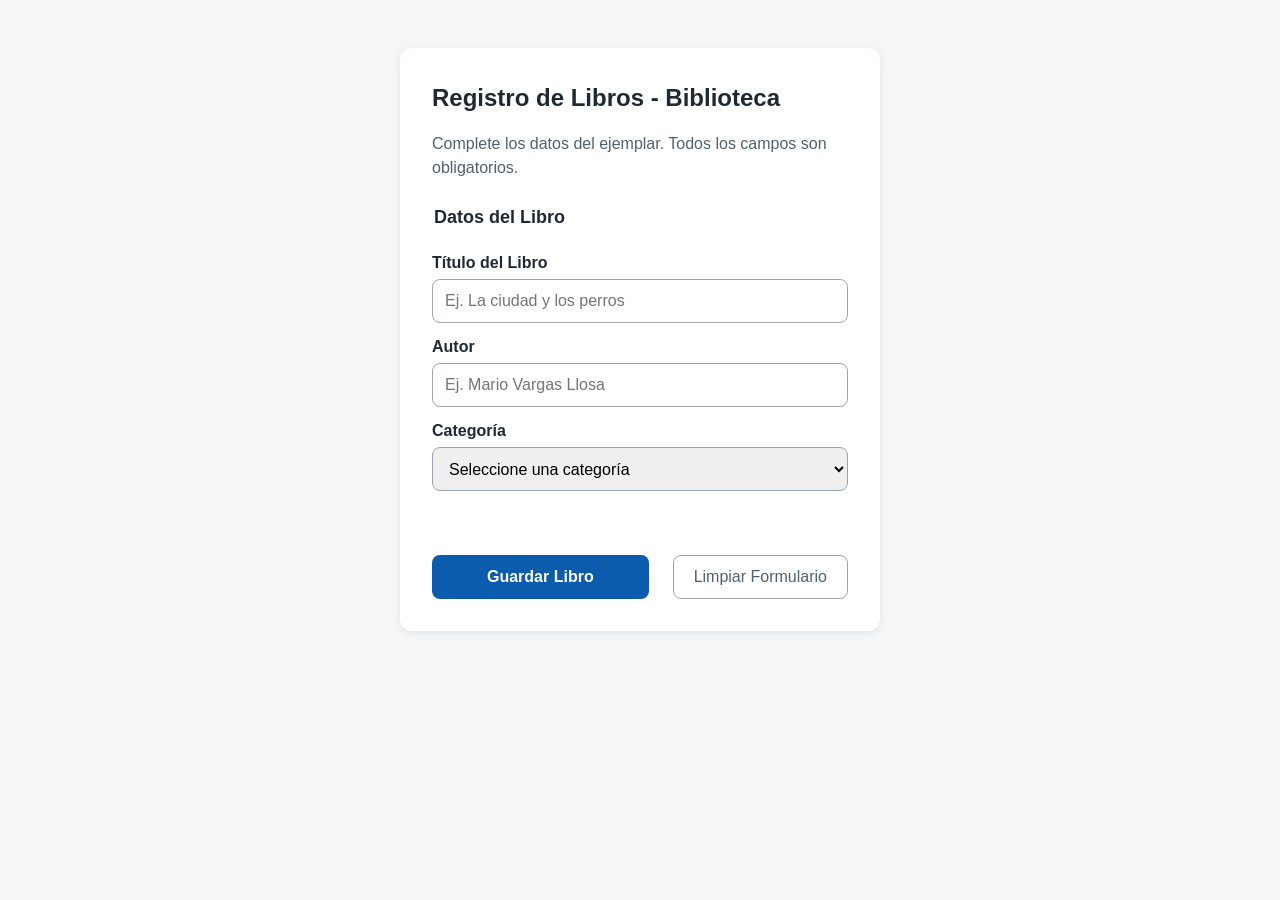
==== tarea/index.html @ bb621b56 "UX/UI de app biblioteca" ====
<!doctype html>
<html lang="es">
  <head>
    <meta charset="UTF-8" />
    <meta name="viewport" content="width=device-width, initial-scale=1.0" />
    <title>App Biblioteca - Registro</title>
    <link rel="stylesheet" href="estilos.css" />
  </head>
  <body>
    <main class="tarjeta">
      <h1>Registro de Libros - Biblioteca</h1>
      <p class="ayuda">
        Complete los datos del ejemplar. Todos los campos son obligatorios.
      </p>

      <form id="form-biblioteca" novalidate>
        <fieldset>
          <legend>Datos del Libro</legend>

          <label for="titulo">Título del Libro</label>
          <input
            id="titulo"
            type="text"
            placeholder="Ej. La ciudad y los perros"
            required
          />

          <label for="autor">Autor</label>
          <input
            id="autor"
            type="text"
            placeholder="Ej. Mario Vargas Llosa"
            required
          />

          <label for="categoria">Categoría</label>
          <select id="categoria" required>
            <option value="">Seleccione una categoría</option>
            <option value="Literatura">Literatura</option>
            <option value="Tecnología">Tecnología</option>
            <option value="Ciencias">Ciencias</option>
          </select>
        </fieldset>

        <p id="mensaje" class="mensaje" role="status"></p>

        <div class="acciones">
          <button type="submit" class="boton-principal">Guardar Libro</button>
          <button type="reset" class="boton-secundario">
            Limpiar Formulario
          </button>
        </div>
      </form>
    </main>
    <script src="app.js"></script>
  </body>
</html>
---- tarea/estilos.css ----
:root {
  --color-primario: #0b5cad;
  --color-texto: #1f2933;
  --color-suave: #52606d;
  --color-borde: #9aa5b1;
  --color-fondo: #f4f6f8;
  --color-error: #b42318;
  --color-exito: #067647;
  --espacio: 16px;
}

* {
  box-sizing: border-box;
}

body {
  margin: 0;
  padding: var(--espacio);
  font-family: Arial, sans-serif;
  font-size: 16px;
  line-height: 1.5;
  color: var(--color-texto);
  background: var(--color-fondo);
}

.tarjeta {
  max-width: 480px;
  margin: 32px auto;
  padding: 32px;
  background: #ffffff;
  border-radius: 12px;
  box-shadow: 0 2px 8px rgba(0, 0, 0, 0.08);
}

h1 {
  font-size: 24px;
  margin: 0 0 8px;
}
.ayuda {
  color: var(--color-suave);
  margin-bottom: 24px;
}
fieldset {
  border: none;
  padding: 0;
  margin: 0 0 24px;
}
legend {
  font-size: 18px;
  font-weight: bold;
  margin-bottom: 8px;
}
label {
  display: block;
  font-weight: bold;
  margin: 12px 0 4px;
}

input,
select {
  width: 100%;
  min-height: 44px;
  padding: 8px 12px;
  font-size: 16px;
  border: 1px solid var(--color-borde);
  border-radius: 8px;
}

.validado input:invalid,
.validado select:invalid {
  border: 2px solid var(--color-error);
}

.acciones {
  display: flex;
  gap: 24px;
  flex-wrap: wrap;
}

button {
  min-height: 44px;
  padding: 10px 20px;
  font-size: 16px;
  border-radius: 8px;
  cursor: pointer;
}

.boton-principal {
  flex: 1;
  background: var(--color-primario);
  color: #ffffff;
  border: none;
  font-weight: bold;
}

.boton-secundario {
  background: transparent;
  color: var(--color-suave);
  border: 1px solid var(--color-borde);
}

:focus-visible {
  outline: 3px solid #f59e0b;
  outline-offset: 2px;
}

.mensaje {
  min-height: 24px;
  font-weight: bold;
}
.mensaje.error {
  color: var(--color-error);
}
.mensaje.exito {
  color: var(--color-exito);
}
.mensaje.info {
  color: var(--color-primario);
}
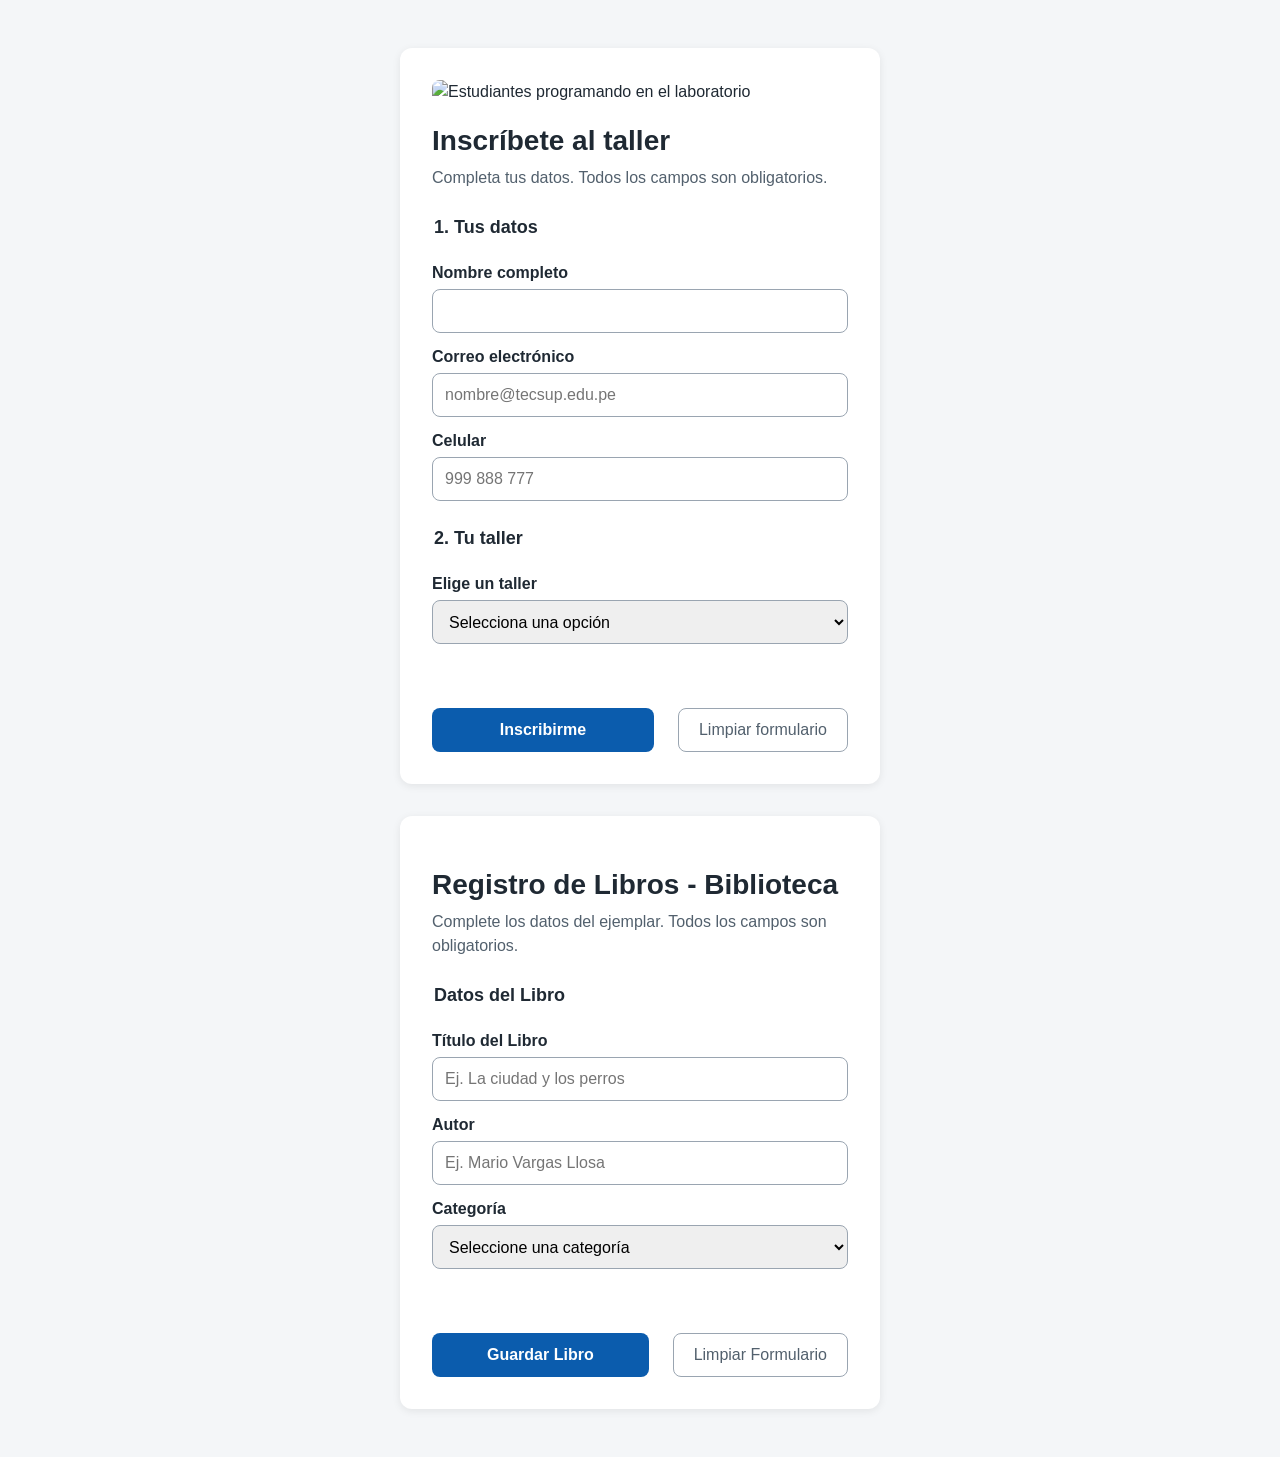
==== commit a7bac501: "corregido para poder visualizar en la pagina" ====
--- a/tarea/index.html
+++ b/tarea/index.html
@@ -1,3 +1,74 @@
+<!doctype html>
+<html lang="es">
+  <head>
+    <meta charset="UTF-8" />
+    <meta name="viewport" content="width=device-width, initial-scale=1.0" />
+    <title>Inscripción al taller</title>
+    <link rel="stylesheet" href="estilos.css" />
+  </head>
+  <body>
+    <main class="tarjeta">
+      <img
+        src="img/banner.png"
+        alt="Estudiantes programando en el laboratorio"
+      />
+      <h1>Inscríbete al taller</h1>
+      <p class="ayuda">
+        Completa tus datos. Todos los campos son obligatorios.
+      </p>
+      <form id="formulario" novalidate>
+        <fieldset>
+          <legend>1. Tus datos</legend>
+          <label for="nombre">Nombre completo</label>
+          <input id="nombre" type="text" autocomplete="name" required />
+          <label for="correo">Correo electrónico</label>
+          <input
+            id="correo"
+            type="email"
+            autocomplete="email"
+            placeholder="nombre@tecsup.edu.pe"
+            required
+          />
+          <label for="telefono">Celular</label>
+          <input id="telefono" type="tel" placeholder="999 888 777" required />
+        </fieldset>
+        <fieldset>
+          <legend>2. Tu taller</legend>
+          <label for="taller">Elige un taller</label>
+          <select id="taller" required>
+            <option value="">Selecciona una opción</option>
+            <optgroup label="Control de versiones">
+              <option>Git</option>
+              <option>GitHub</option>
+              <option>Markdown</option>
+            </optgroup>
+            <optgroup label="Desarrollo web">
+              <option>HTML</option>
+              <option>CSS</option>
+              <option>JavaScript</option>
+              <option>React</option>
+              <option>Node.js</option>
+              <option>APIs</option>
+            </optgroup>
+            <optgroup label="Diseño y calidad">
+              <option>Figma</option>
+              <option>Accesibilidad</option>
+              <option>Testing</option>
+            </optgroup>
+          </select>
+        </fieldset>
+        <p id="mensaje" class="mensaje" role="status"></p>
+        <div class="acciones">
+          <button type="submit" class="boton-principal">Inscribirme</button>
+          <button type="reset" class="boton-secundario">
+            Limpiar formulario
+          </button>
+        </div>
+      </form>
+    </main>
+    <script src="app.js"></script>
+  </body>
+</html>
 <!doctype html>
 <html lang="es">
   <head>
--- a/tarea/estilos.css
+++ b/tarea/estilos.css
@@ -8,21 +8,18 @@
   --color-exito: #067647;
   --espacio: 16px;
 }
-
 * {
   box-sizing: border-box;
 }
-
 body {
   margin: 0;
   padding: var(--espacio);
-  font-family: Arial, sans-serif;
+  font-family: Arial, Helvetica, sans-serif;
   font-size: 16px;
   line-height: 1.5;
   color: var(--color-texto);
   background: var(--color-fondo);
 }
-
 .tarjeta {
   max-width: 480px;
   margin: 32px auto;
@@ -31,14 +28,17 @@
   border-radius: 12px;
   box-shadow: 0 2px 8px rgba(0, 0, 0, 0.08);
 }
-
+.tarjeta img {
+  width: 100%;
+  border-radius: 8px;
+}
 h1 {
-  font-size: 24px;
-  margin: 0 0 8px;
+  font-size: 28px;
+  margin: 16px 0 4px;
 }
 .ayuda {
   color: var(--color-suave);
-  margin-bottom: 24px;
+  margin: 0 0 24px;
 }
 fieldset {
   border: none;
@@ -55,7 +55,6 @@
   font-weight: bold;
   margin: 12px 0 4px;
 }
-
 input,
 select {
   width: 100%;
@@ -65,18 +64,15 @@
   border: 1px solid var(--color-borde);
   border-radius: 8px;
 }
-
 .validado input:invalid,
 .validado select:invalid {
   border: 2px solid var(--color-error);
 }
-
 .acciones {
   display: flex;
   gap: 24px;
   flex-wrap: wrap;
 }
-
 button {
   min-height: 44px;
   padding: 10px 20px;
@@ -84,7 +80,6 @@
   border-radius: 8px;
   cursor: pointer;
 }
-
 .boton-principal {
   flex: 1;
   background: var(--color-primario);
@@ -92,18 +87,19 @@
   border: none;
   font-weight: bold;
 }
-
+.boton-principal:disabled {
+  opacity: 0.6;
+  cursor: wait;
+}
 .boton-secundario {
   background: transparent;
   color: var(--color-suave);
   border: 1px solid var(--color-borde);
 }
-
 :focus-visible {
   outline: 3px solid #f59e0b;
   outline-offset: 2px;
 }
-
 .mensaje {
   min-height: 24px;
   font-weight: bold;
--- a/tarea/estilos.css
+++ b/tarea/estilos.css
@@ -8,21 +8,18 @@
   --color-exito: #067647;
   --espacio: 16px;
 }
-
 * {
   box-sizing: border-box;
 }
-
 body {
   margin: 0;
   padding: var(--espacio);
-  font-family: Arial, sans-serif;
+  font-family: Arial, Helvetica, sans-serif;
   font-size: 16px;
   line-height: 1.5;
   color: var(--color-texto);
   background: var(--color-fondo);
 }
-
 .tarjeta {
   max-width: 480px;
   margin: 32px auto;
@@ -31,14 +28,17 @@
   border-radius: 12px;
   box-shadow: 0 2px 8px rgba(0, 0, 0, 0.08);
 }
-
+.tarjeta img {
+  width: 100%;
+  border-radius: 8px;
+}
 h1 {
-  font-size: 24px;
-  margin: 0 0 8px;
+  font-size: 28px;
+  margin: 16px 0 4px;
 }
 .ayuda {
   color: var(--color-suave);
-  margin-bottom: 24px;
+  margin: 0 0 24px;
 }
 fieldset {
   border: none;
@@ -55,7 +55,6 @@
   font-weight: bold;
   margin: 12px 0 4px;
 }
-
 input,
 select {
   width: 100%;
@@ -65,18 +64,15 @@
   border: 1px solid var(--color-borde);
   border-radius: 8px;
 }
-
 .validado input:invalid,
 .validado select:invalid {
   border: 2px solid var(--color-error);
 }
-
 .acciones {
   display: flex;
   gap: 24px;
   flex-wrap: wrap;
 }
-
 button {
   min-height: 44px;
   padding: 10px 20px;
@@ -84,7 +80,6 @@
   border-radius: 8px;
   cursor: pointer;
 }
-
 .boton-principal {
   flex: 1;
   background: var(--color-primario);
@@ -92,18 +87,19 @@
   border: none;
   font-weight: bold;
 }
-
+.boton-principal:disabled {
+  opacity: 0.6;
+  cursor: wait;
+}
 .boton-secundario {
   background: transparent;
   color: var(--color-suave);
   border: 1px solid var(--color-borde);
 }
-
 :focus-visible {
   outline: 3px solid #f59e0b;
   outline-offset: 2px;
 }
-
 .mensaje {
   min-height: 24px;
   font-weight: bold;
